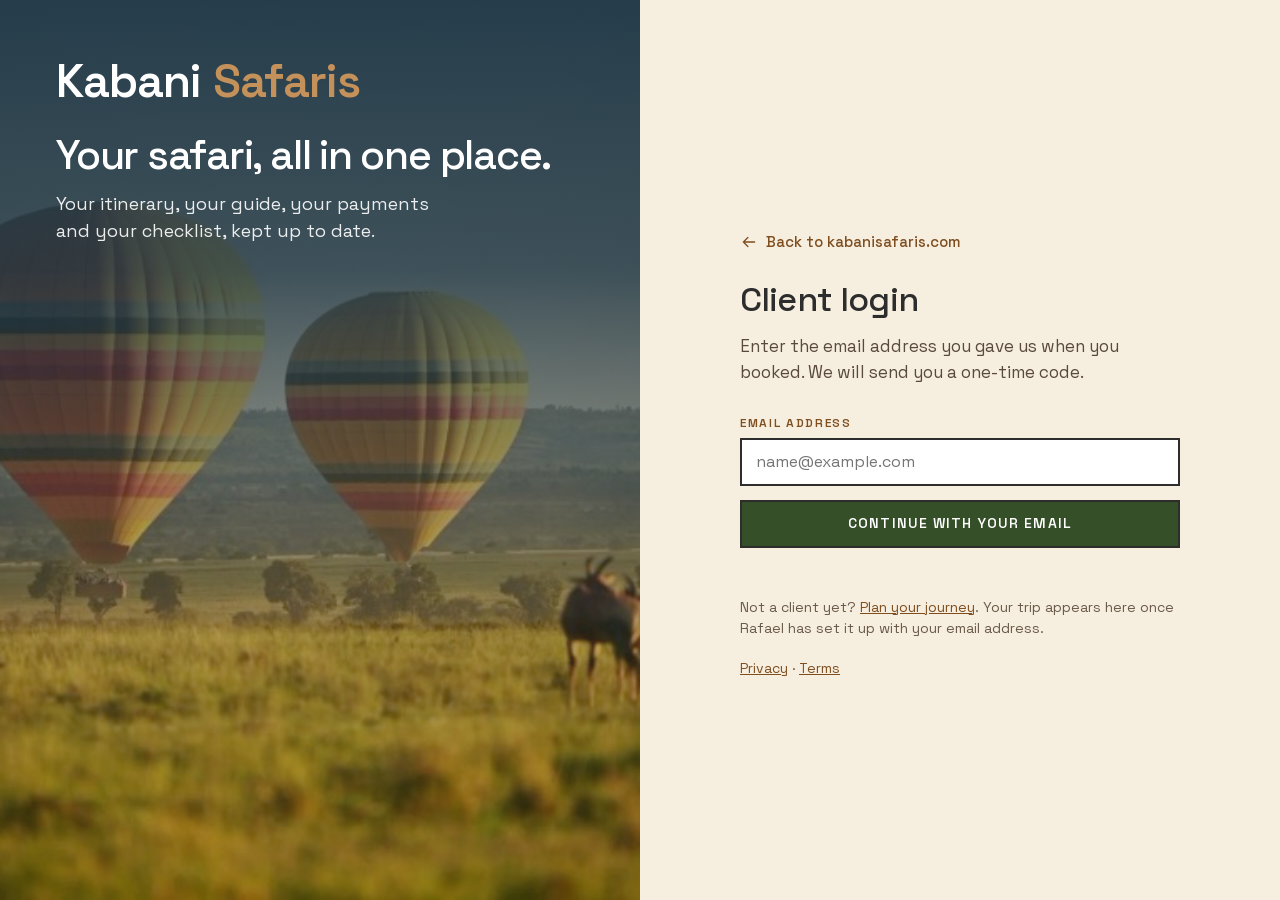
==== index.html @ 5de2592c "Login: 8-digit code, Enter and auto-submit; centred admin bar; sign-in flag cookie for the website b" ====
<!DOCTYPE html>
<html lang="en">
<head>
  <meta charset="UTF-8">
  <meta name="viewport" content="width=device-width, initial-scale=1">
  <meta name="robots" content="noindex, nofollow">
  <title>Client Login — Kabani Safaris</title>
  <link rel="stylesheet" href="fonts/fonts.css">
  <link rel="stylesheet" href="portal.css?v=20261117i">
</head>
<body class="login-body">
  <div class="login-art">
    <video id="bg-video" muted loop playsinline preload="metadata" poster="media/login-poster.jpg" aria-hidden="true" tabindex="-1"></video>
    <a class="sidebar-logo" href="#">Kabani <span>Safaris</span></a>
    <h1>Your safari, all in one place.</h1>
    <p>Your itinerary, your guide, your payments and your checklist, kept up to date.</p>
  </div>

  <div class="login-pane">
    <div class="login-card">
      <a class="web-link" href="https://kabanisafaris.com" data-icon="arrow-left">Back to kabanisafaris.com</a>
      <h2>Client login</h2>
      <p class="lede" id="lede">Enter the email address you gave us when you booked. We will send you a one-time code.</p>

      <form id="email-form" novalidate>
        <div class="field">
          <label for="email">Email address</label>
          <input id="email" type="email" inputmode="email" enterkeyhint="go" autocomplete="email" autocapitalize="none" autocorrect="off" spellcheck="false" placeholder="name@example.com" required>
        </div>
        <button class="btn green" type="submit" id="send" style="width:100%">Continue with your email</button>
        <p class="msg" id="email-msg" role="status" aria-live="polite"></p>
      </form>

      <form id="code-form" novalidate hidden>
        <div class="field">
          <label for="code">One-time code</label>
          <input id="code" class="otp" type="text" inputmode="numeric" autocomplete="one-time-code" pattern="[0-9]*" maxlength="9" enterkeyhint="go" placeholder="12345678" required>
        </div>
        <button class="btn green" type="submit" id="verify" style="width:100%">Sign in</button>
        <p class="msg" id="code-msg" role="status" aria-live="polite"></p>
        <p class="hint" style="margin-top:14px"><button class="linkish" type="button" id="resend">Send a new code</button> &nbsp;·&nbsp; <button class="linkish" type="button" id="other">Use a different email</button></p>
      </form>

      <p class="hint">Not a client yet? <a href="https://kabanisafaris.com/plan-your-journey.html">Plan your journey</a>. Your trip appears here once Rafael has set it up with your email address.</p>
      <p class="hint"><a href="privacy.html">Privacy</a> · <a href="terms.html">Terms</a></p>
    </div>
  </div>

  <script src="vendor/supabase.js"></script>
  <script src="config.js?v=20261117a"></script>
  <script src="portal.js?v=20261117j"></script>
  <script>
    // background video: small file on phones, none if the visitor prefers less motion or saves data
    (function () {
      var v = document.getElementById('bg-video');
      var still = window.matchMedia('(prefers-reduced-motion: reduce)').matches || (navigator.connection && navigator.connection.saveData);
      if (still) return;
      v.src = window.matchMedia('(max-width: 960px)').matches ? 'media/login-small.mp4' : 'media/login-960.mp4';
      v.muted = true;
      var p = v.play(); if (p && p.catch) p.catch(function () {});
    })();

    (function () {
      var $ = function (id) { return document.getElementById(id); };
      var email = '', cooldown = 0, timer = null, CODE_LEN = 8; /* the length set in Supabase (Email OTP length) */

      function route() {
        $('lede').textContent = 'Signing you in…';
        sb.rpc('is_admin').then(function (r) { location.replace(r.data === true ? 'admin.html' : 'trip.html'); });
      }
      function busy(btn, on, label) { btn.disabled = on; if (label) btn.textContent = label; }
      function startCooldown() {
        cooldown = 45; $('resend').disabled = true;
        clearInterval(timer);
        timer = setInterval(function () {
          cooldown--; $('resend').textContent = cooldown > 0 ? 'Send a new code in ' + cooldown + 's' : 'Send a new code';
          if (cooldown <= 0) { clearInterval(timer); $('resend').disabled = false; }
        }, 1000);
        $('resend').textContent = 'Send a new code in ' + cooldown + 's';
      }
      function sendCode() {
        var redirect = new URL('index.html', location.href).href;
        return sb.auth.signInWithOtp({ email: email, options: { shouldCreateUser: true, emailRedirectTo: redirect } });
      }

      if (!window.sb) { $('email-msg').textContent = 'The portal is not configured yet.'; return; }
      var EXPIRED = 'For your security, you were signed out after 15 minutes without activity. Please sign in again.';
      if (/[?&]expired=1/.test(location.search)) $('email-msg').textContent = EXPIRED;
      var fromLink = /access_token|refresh_token|[?&]code=/.test(location.hash + location.search);
      sb.auth.getSession().then(function (r) {
        if (!(r.data && r.data.session)) return;
        if (fromLink) markActive();
        if (idleExpired()) { sb.auth.signOut().catch(function () {}).then(function () { try { localStorage.removeItem(ACT_KEY); } catch (e) {} $('email-msg').textContent = EXPIRED; }); }
        else route();
      });

      $('email-form').addEventListener('submit', function (e) {
        e.preventDefault();
        email = $('email').value.trim().toLowerCase();
        if (!/^[^\s@]+@[^\s@]+\.[^\s@]+$/.test(email)) { $('email-msg').textContent = 'Please enter a valid email address.'; $('email').focus(); return; }
        busy($('send'), true, 'Sending…'); $('email-msg').textContent = '';
        sendCode().then(function (r) {
          busy($('send'), false, 'Continue with your email');
          if (r.error && (r.error.status === 429 || /rate|limit|seconds/i.test(r.error.message || ''))) { $('email-msg').textContent = 'Too many requests. Please wait a minute and try again.'; return; }
          /* The same answer whether or not the address has a trip, so nobody can probe who our clients are. */
          $('email-form').hidden = true; $('code-form').hidden = false;
          $('lede').textContent = 'If ' + email + ' has a trip with us, a code is on its way. It can take a minute. You can also tap the link in the email.';
          startCooldown(); $('code').focus();
        });
      });
      $('code-form').addEventListener('submit', function (e) {
        e.preventDefault();
        var token = $('code').value.replace(/\s/g, '');
        if (token.length < CODE_LEN) { $('code-msg').textContent = 'The code has ' + CODE_LEN + ' digits.'; $('code').focus(); return; }
        busy($('verify'), true, 'Checking…'); $('code-msg').textContent = '';
        sb.auth.verifyOtp({ email: email, token: token, type: 'email' }).then(function (r) {
          if (r.error) { busy($('verify'), false, 'Sign in'); $('code-msg').textContent = 'That code did not work. Check it, or send a new one.'; $('code').select(); return; }
          markActive(); route();
        });
      });
      /* Enter does what the green button does, on both steps */
      $('email').addEventListener('keydown', function (e) { if (e.key === 'Enter') { e.preventDefault(); if (!$('send').disabled) $('email-form').requestSubmit(); } });
      $('code').addEventListener('keydown', function (e) { if (e.key === 'Enter') { e.preventDefault(); if (!$('verify').disabled) $('code-form').requestSubmit(); } });
      /* only digits; signs in as soon as the last digit is in (phones' number pads have no Enter key) */
      $('code').addEventListener('input', function () {
        var d = this.value.replace(/\D/g, '').slice(0, CODE_LEN);
        if (this.value !== d) this.value = d;
        $('code-msg').textContent = '';
        if (d.length === CODE_LEN && !$('verify').disabled) $('code-form').requestSubmit();
      });
      $('resend').addEventListener('click', function () {
        $('code-msg').textContent = ''; sendCode().then(function () { $('code-msg').textContent = 'A new code is on its way.'; startCooldown(); });
      });
      $('other').addEventListener('click', function () {
        clearInterval(timer); $('code-form').hidden = true; $('email-form').hidden = false; $('code').value = '';
        $('lede').textContent = 'Enter the email address you gave us when you booked. We will send you a one-time code.'; $('email').focus();
      });
    })();
  </script>
</body>
</html>
---- fonts/fonts.css ----
/* Space Grotesk (SIL Open Font License 1.1), served from this site so visitors' browsers never contact Google. */
@font-face { font-family: 'Space Grotesk'; font-style: normal; font-weight: 300 700; font-display: swap;
  src: url(space-grotesk-vietnamese.woff2) format('woff2');
  unicode-range: U+0102-0103, U+0110-0111, U+0128-0129, U+0168-0169, U+01A0-01A1, U+01AF-01B0, U+0300-0301, U+0303-0304, U+0308-0309, U+0323, U+0329, U+1EA0-1EF9, U+20AB; }
@font-face { font-family: 'Space Grotesk'; font-style: normal; font-weight: 300 700; font-display: swap;
  src: url(space-grotesk-latin-ext.woff2) format('woff2');
  unicode-range: U+0100-02BA, U+02BD-02C5, U+02C7-02CC, U+02CE-02D7, U+02DD-02FF, U+0304, U+0308, U+0329, U+1D00-1DBF, U+1E00-1E9F, U+1EF2-1EFF, U+2020, U+20A0-20AB, U+20AD-20C4, U+2113, U+2C60-2C7F, U+A720-A7FF; }
@font-face { font-family: 'Space Grotesk'; font-style: normal; font-weight: 300 700; font-display: swap;
  src: url(space-grotesk-latin.woff2) format('woff2');
  unicode-range: U+0000-00FF, U+0131, U+0152-0153, U+02BB-02BC, U+02C6, U+02DA, U+02DC, U+0304, U+0308, U+0329, U+2000-206F, U+20AC, U+2122, U+2191, U+2193, U+2212, U+2215, U+FEFF, U+FFFD; }
---- portal.css ----
/* Kabani Safaris portal prototype. Same look as kabanisafaris.com: Space Grotesk, tan / green / ochre / navy, 2px dark borders, hard shadows. */
*, *::before, *::after { box-sizing: border-box; margin: 0; padding: 0; }
:root {
  --tan: #A26730; --tan-light: #C4915A; --tan-pale: #E8D4BB; --tan-text: #7F4E1F;
  --navy: #2C5064; --navy-dark: #1A3344; --green: #4D7338; --green-dark: #354F28; --ochre: #E2B04A;
  --dark: #2D2D2D; --ink: #3A2F25; --off-white: #FAF7F2; --cream: #F6EEDF; --muted: #6A5A4A; --line: rgba(45,45,45,0.18);
  --ease: cubic-bezier(0.22, 1, 0.36, 1);
}
html { scroll-behavior: smooth; -webkit-text-size-adjust: 100%; -webkit-tap-highlight-color: transparent; }
body { font-family: 'Space Grotesk', sans-serif; background: var(--cream); color: var(--dark); padding-left: 320px; line-height: 1.5; }
a { color: inherit; }
button { font: inherit; color: inherit; cursor: pointer; touch-action: manipulation; }
svg.i { width: 1em; height: 1em; display: block; flex: none; fill: none; stroke: currentColor; stroke-width: 1.75; stroke-linecap: round; stroke-linejoin: round; }
::selection { background: var(--ochre); color: var(--navy-dark); }
:focus-visible { outline: 3px solid var(--ochre); outline-offset: 3px; }
input, textarea, select { font: inherit; font-size: 16px; color: var(--ink); }

/* ---- sidebar (same as the website) ---- */
.sidebar { position: fixed; inset: 0 auto 0 0; width: 320px; z-index: 100; background: var(--navy-dark); display: flex; flex-direction: column; padding: 48px 40px 40px; overflow-y: auto; border-right: 1px solid rgba(255,255,255,0.06); }
.sidebar-logo { font-size: 22px; font-weight: 600; letter-spacing: -0.01em; text-decoration: none; color: #fff; line-height: 1.3; white-space: nowrap; }
.sidebar-logo span { color: var(--tan-light); }
.sidebar-sub { margin: 4px 0 44px; font-size: 13px; color: rgba(255,255,255,0.5); letter-spacing: 0.04em; }
.sidebar-nav { display: flex; flex-direction: column; flex: 1; }
.sidebar-nav a { font-size: 14px; font-weight: 500; letter-spacing: 0.1em; text-transform: uppercase; color: rgba(255,255,255,0.45); text-decoration: none; padding: 15px 0; border-bottom: 1px solid rgba(255,255,255,0.07); transition: color .2s; }
.sidebar-nav a:first-child { border-top: 1px solid rgba(255,255,255,0.07); }
.sidebar-nav a:hover, .sidebar-nav a.active { color: #fff; }
.sidebar-nav a.gold { color: var(--tan-light); }
.sidebar-foot { margin-top: 28px; font-size: 12px; color: rgba(255,255,255,0.42); line-height: 1.7; word-break: break-word; }
.sidebar-foot a { color: rgba(255,255,255,0.7); }
.menu-toggle, .sidebar-close, .sidebar-backdrop { display: none; }

/* ---- layout ---- */
.proto-strip { margin: 0 -56px; background: var(--ochre); color: var(--navy-dark); font-size: 13px; font-weight: 600; letter-spacing: 0.04em; text-align: center; padding: 8px 16px; }
main { padding: 0 56px 96px; }
.wrap { max-width: 980px; margin: 0 auto; }
section { padding: 72px 0 8px; scroll-margin-top: 8px; }
h1 { font-size: clamp(40px, 5.6vw, 72px); font-weight: 500; line-height: 1.02; letter-spacing: -0.03em; text-wrap: balance; }
h2 { font-size: clamp(28px, 3.4vw, 44px); font-weight: 500; line-height: 1.08; letter-spacing: -0.025em; text-wrap: balance; }
h3 { font-size: 20px; font-weight: 600; letter-spacing: -0.01em; }
.lede { font-size: clamp(17px, 1.8vw, 20px); line-height: 1.55; color: #5A4A3B; max-width: 60ch; margin-top: 14px; }
.sec-head { margin-bottom: 32px; }

/* ---- cards and chips ---- */
.card { background: var(--off-white); border: 2px solid var(--dark); box-shadow: 6px 6px 0 var(--dark); padding: 26px 28px; }
.chip { white-space: nowrap; display: inline-flex; align-items: center; gap: 6px; padding: 5px 11px; border-radius: 999px; font-size: 12px; font-weight: 600; letter-spacing: 0.06em; text-transform: uppercase; line-height: 1; border: 2px solid var(--dark); background: var(--tan-pale); color: var(--ink); }
.chip.ok { background: var(--green); border-color: var(--green-dark); color: #fff; }
.chip.wait { background: var(--ochre); border-color: #9A7420; color: var(--navy-dark); }
.chip svg { width: 13px; height: 13px; }
.badge { width: 46px; height: 46px; border-radius: 50%; background: var(--tan-pale); border: 2px solid var(--green-dark); color: var(--green-dark); display: grid; place-items: center; flex: none; }
.badge svg { width: 23px; height: 23px; }
.btn { display: inline-flex; align-items: center; justify-content: center; gap: 10px; min-height: 48px; padding: 0 26px; background: var(--tan); color: #fff; border: 2px solid var(--dark); font-size: 14px; font-weight: 600; letter-spacing: 0.08em; text-transform: uppercase; text-decoration: none; transition: transform .15s var(--ease), background .2s; }
.btn svg { width: 18px; height: 18px; }
.btn:active { transform: scale(0.97); }
.btn.green { background: var(--green-dark); }
.btn.ghost { background: var(--off-white); color: var(--ink); }
.btn.small { min-height: 40px; padding: 0 16px; font-size: 13px; }
@media (hover: hover) and (pointer: fine) { .btn:hover { background: #85521F; } .btn.green:hover { background: var(--green); } .btn.ghost:hover { background: var(--tan-pale); } }
.bar { height: 14px; background: var(--tan-pale); border: 2px solid var(--dark); overflow: hidden; }
.bar > i { display: block; height: 100%; width: 0; background: var(--green); transition: width 1s var(--ease); }
.bar.gold > i { background: var(--ochre); }

/* ---- overview ---- */
.hero { position: relative; margin: 0 -56px; padding: 88px 56px 56px; color: #fff; background: linear-gradient(180deg, rgba(26,51,68,0.55), rgba(26,51,68,0.92)), #1a2b36 url('/images/photography/calm-before-storm-1600.jpg') center/cover; }
.hero-in { max-width: 980px; margin: 0 auto; }
.hero h1 { color: #fff; }
.hero h1 em { font-style: normal; color: var(--tan-light); }
.hero .lede { color: rgba(255,255,255,0.82); }
.hero-grid { display: grid; grid-template-columns: minmax(0, 1.15fr) minmax(0, 1fr); gap: 32px; align-items: end; margin-top: 44px; }
.count { background: rgba(26,51,68,0.7); border: 2px solid rgba(255,255,255,0.35); padding: 22px 26px; backdrop-filter: blur(6px); }
.count b { display: block; font-size: clamp(56px, 7vw, 92px); font-weight: 500; line-height: 0.95; letter-spacing: -0.04em; color: var(--ochre); font-variant-numeric: tabular-nums; }
.count span { display: block; margin-top: 8px; font-size: 17px; color: rgba(255,255,255,0.88); }
.ready { display: flex; align-items: center; gap: 22px; background: var(--off-white); border: 2px solid var(--dark); box-shadow: 6px 6px 0 var(--dark); color: var(--dark); padding: 20px 24px; }
.ring { position: relative; width: 112px; height: 112px; flex: none; }
.ring svg { width: 100%; height: 100%; transform: rotate(-90deg); }
.ring circle { fill: none; stroke-width: 11; }
.ring .bg { stroke: var(--tan-pale); }
.ring .fg { stroke: var(--green); stroke-linecap: round; stroke-dasharray: 289; stroke-dashoffset: 289; transition: stroke-dashoffset 1.2s var(--ease); }
.ring strong { position: absolute; inset: 0; display: grid; place-items: center; font-size: 28px; font-weight: 600; letter-spacing: -0.03em; font-variant-numeric: tabular-nums; }
.ready h3 { font-size: 22px; }
.ready p { font-size: 15px; color: var(--muted); margin-top: 4px; }
.stats { display: grid; grid-template-columns: repeat(4, minmax(0, 1fr)); gap: 16px; margin-top: 28px; }
.stat { border: 2px solid rgba(255,255,255,0.35); padding: 14px 16px; background: rgba(26,51,68,0.55); }
.stat b { display: block; font-size: 34px; font-weight: 500; letter-spacing: -0.03em; line-height: 1; }
.stat span { font-size: 14px; color: rgba(255,255,255,0.78); }
.stamps { display: grid; grid-template-columns: repeat(4, minmax(0, 1fr)); gap: 16px; margin-top: 36px; }
.stamp { text-align: center; padding: 18px 10px 16px; border: 2px dashed rgba(45,45,45,0.45); background: transparent; color: var(--muted); transition: background .3s, border-color .3s; }
.stamp .badge { margin: 0 auto 10px; width: 56px; height: 56px; background: transparent; border: 2px dashed rgba(45,45,45,0.4); color: rgba(45,45,45,0.5); }
.stamp b { display: block; font-size: 15px; font-weight: 600; color: var(--ink); }
.stamp span { display: block; font-size: 13px; margin-top: 2px; }
.stamp.earned { border: 2px solid var(--dark); background: var(--off-white); box-shadow: 4px 4px 0 var(--dark); color: var(--green-dark); }
.stamp.earned .badge { background: var(--green); border: 2px solid var(--green-dark); color: #fff; animation: stamp-in .6s var(--ease) both; }
@keyframes stamp-in { from { transform: scale(1.5) rotate(-14deg); opacity: 0; } to { transform: none; opacity: 1; } }

/* ---- itinerary ---- */
.timeline { position: relative; display: grid; gap: 16px; }
.timeline::before { content: ''; position: absolute; left: 21px; top: 14px; bottom: 14px; width: 2px; background: var(--tan-pale); }
.day { position: relative; margin-left: 56px; background: var(--off-white); border: 2px solid var(--dark); }
.day::before { content: ''; position: absolute; left: -45px; top: 22px; width: 18px; height: 18px; border-radius: 50%; background: var(--off-white); border: 3px solid var(--tan); }
.day[open] { box-shadow: 6px 6px 0 var(--dark); }
.day summary { list-style: none; cursor: pointer; display: grid; grid-template-columns: auto 1fr auto; gap: 16px; align-items: center; padding: 18px 20px; min-height: 64px; }
.day summary::-webkit-details-marker { display: none; }
.day-no { font-size: 13px; font-weight: 600; letter-spacing: 0.1em; text-transform: uppercase; color: var(--tan-text); white-space: nowrap; }
.day-title { font-size: 19px; font-weight: 500; letter-spacing: -0.01em; line-height: 1.25; }
.day-date { display: block; font-size: 14px; color: var(--muted); margin-top: 2px; }
.day summary svg { width: 22px; height: 22px; transition: transform .25s var(--ease); }
.day[open] summary svg { transform: rotate(180deg); }
.day-body { padding: 0 20px 22px; }
.day-body p { font-size: 17px; line-height: 1.7; color: var(--ink); max-width: 62ch; }
.day-meta { display: flex; flex-wrap: wrap; gap: 10px 28px; margin-top: 16px; padding-top: 14px; border-top: 1px solid var(--line); font-size: 15px; }
.day-meta div { display: flex; align-items: center; gap: 10px; }
.day-meta svg { width: 20px; height: 20px; color: var(--green-dark); }
.day-meta small { display: block; font-size: 11px; font-weight: 600; letter-spacing: 0.14em; text-transform: uppercase; color: var(--tan-text); }

/* ---- guide, pricing ---- */
.guide { display: grid; grid-template-columns: auto 1fr; gap: 26px; align-items: start; }
.avatar { overflow: hidden; width: 96px; height: 96px; border-radius: 50%; background: var(--tan-pale); border: 2px solid var(--green-dark); display: grid; place-items: center; font-size: 36px; font-weight: 500; color: var(--green-dark); }
.guide p { font-size: 17px; line-height: 1.7; color: var(--ink); margin-top: 8px; max-width: 60ch; }
.tags { display: flex; flex-wrap: wrap; gap: 8px; margin-top: 16px; }
.price-top { display: grid; grid-template-columns: minmax(0, 1fr) minmax(0, 1fr); gap: 28px; align-items: center; }
.price-total { font-size: clamp(40px, 5vw, 60px); font-weight: 500; letter-spacing: -0.03em; line-height: 1; font-variant-numeric: tabular-nums; }
.price-note { color: var(--muted); margin-top: 8px; font-size: 15px; }
.pay-meta { display: flex; justify-content: space-between; gap: 12px; margin-top: 10px; font-size: 15px; font-variant-numeric: tabular-nums; flex-wrap: wrap; }
.inst { margin-top: 22px; display: grid; gap: 0; }
.inst > div { display: flex; align-items: center; justify-content: space-between; gap: 14px; padding: 14px 0; border-top: 1px solid var(--line); font-size: 16px; flex-wrap: wrap; }
.inst small { display: block; color: var(--muted); font-size: 14px; }
.two { display: grid; grid-template-columns: repeat(2, minmax(0, 1fr)); gap: 28px; margin-top: 28px; }
.list { list-style: none; display: grid; gap: 12px; margin-top: 14px; }
.list li { display: flex; gap: 12px; align-items: flex-start; font-size: 16px; line-height: 1.5; }
.list svg { width: 20px; height: 20px; margin-top: 2px; color: var(--green-dark); }
.list.no svg { color: var(--tan-text); }

/* ---- your trip ---- */
.book { display: grid; gap: 0; }
.book > div { display: flex; align-items: center; gap: 16px; padding: 14px 0; border-top: 1px solid var(--line); }
.book > div:first-child { border-top: 0; padding-top: 0; }
.book b { display: block; font-size: 17px; font-weight: 500; }
.book small { color: var(--muted); font-size: 14px; }
.book .chip { margin-left: auto; }
.todo-head { display: flex; align-items: baseline; justify-content: space-between; gap: 16px; margin-bottom: 12px; flex-wrap: wrap; }
.todo-count { font-size: 15px; color: var(--muted); font-variant-numeric: tabular-nums; }
.group { margin-top: 26px; }
.group h4 { font-size: 15px; font-weight: 600; letter-spacing: 0.08em; text-transform: uppercase; color: var(--tan-text); display: flex; justify-content: space-between; gap: 12px; margin-bottom: 4px; }
.todo { display: flex; gap: 14px; align-items: flex-start; width: 100%; text-align: left; background: none; border: 0; border-top: 1px solid var(--line); padding: 14px 4px; min-height: 56px; }
.todo .box { width: 26px; height: 26px; border: 2px solid var(--dark); background: #fff; display: grid; place-items: center; flex: none; margin-top: 1px; transition: background .2s, transform .2s var(--ease); }
.todo .box svg { width: 16px; height: 16px; stroke-width: 2.5; color: #fff; opacity: 0; }
.todo b { display: block; font-size: 17px; font-weight: 500; }
.todo small { color: var(--muted); font-size: 14px; line-height: 1.45; }
.todo.done .box { background: var(--green); border-color: var(--green-dark); transform: scale(1.06); }
.todo.done .box svg { opacity: 1; }
.todo.done b { text-decoration: line-through; text-decoration-color: rgba(45,45,45,0.4); color: var(--muted); }
@media (hover: hover) and (pointer: fine) { .todo:hover .box { background: var(--tan-pale); } .todo.done:hover .box { background: var(--green); } }

/* ---- esim, contact ---- */
.esim { display: grid; grid-template-columns: auto 1fr auto; gap: 22px; align-items: center; background: var(--navy-dark); color: #fff; border: 2px solid var(--dark); box-shadow: 6px 6px 0 var(--tan); padding: 26px 28px; }
.esim .badge { background: var(--tan-pale); }
.esim h3 { font-size: 24px; font-weight: 500; }
.esim p { color: rgba(255,255,255,0.82); margin-top: 4px; font-size: 16px; }
.contact { display: grid; grid-template-columns: repeat(2, minmax(0, 1fr)); gap: 20px; }
.contact a { display: flex; align-items: center; gap: 16px; text-decoration: none; min-height: 84px; }
.contact b { display: block; font-size: 18px; font-weight: 500; }
.contact small { color: var(--muted); font-size: 14px; }
.fine { margin-top: 28px; color: var(--muted); font-size: 14px; line-height: 1.6; max-width: 70ch; }
.fine a { color: var(--tan-text); }

/* ---- login ---- */
.login-body { padding: 0; min-height: 100vh; min-height: 100dvh; display: grid; grid-template-columns: minmax(0, 1fr) minmax(0, 1fr); }
.login-art { position: relative; overflow: hidden; background: #1a2b36 url('media/login-poster.jpg') center/cover; color: #fff; padding: 56px 56px 48px; display: flex; flex-direction: column; justify-content: flex-start; }
.login-art video { position: absolute; z-index: 0; inset: 0; width: 100%; height: 100%; object-fit: cover; }
.login-art::after { content: ''; position: absolute; inset: 0; background: linear-gradient(180deg, rgba(26,51,68,0.94) 0%, rgba(26,51,68,0.82) 30%, rgba(26,51,68,0.4) 55%, rgba(26,51,68,0.08) 100%); pointer-events: none; z-index: 1; }
.login-art > :not(video) { position: relative; z-index: 2; }
.login-art .sidebar-logo { font-size: clamp(34px, 3.6vw, 52px); letter-spacing: -0.02em; line-height: 1.1; }
.login-art h1 { margin-top: 28px; font-size: clamp(30px, 3.2vw, 46px); }
.login-art p { margin-top: 14px; color: rgba(255,255,255,0.9); font-size: 18px; max-width: 34ch; }
.login-pane { display: grid; place-items: center; padding: 40px 24px; }
.login-card { width: 100%; max-width: 440px; }
.login-card h2 { font-size: 34px; }
.login-card .lede { font-size: 17px; margin-bottom: 28px; }
.sso { display: grid; gap: 12px; }
.sso .btn { width: 100%; justify-content: flex-start; background: var(--off-white); color: var(--ink); letter-spacing: 0.02em; text-transform: none; font-size: 16px; padding: 0 20px; box-shadow: 4px 4px 0 var(--dark); }
.sso .btn svg { width: 22px; height: 22px; }
.or { display: flex; align-items: center; gap: 14px; margin: 22px 0; color: var(--muted); font-size: 14px; }
.or::before, .or::after { content: ''; flex: 1; height: 1px; background: var(--line); }
.field { display: grid; gap: 6px; margin-bottom: 14px; }
.field label { font-size: 12px; font-weight: 600; letter-spacing: 0.14em; text-transform: uppercase; color: var(--tan-text); }
.field input, .field textarea, .field select { width: 100%; min-height: 48px; padding: 10px 14px; background: #fff; border: 2px solid var(--dark); border-radius: 0; }
.field textarea { min-height: 110px; line-height: 1.55; resize: vertical; }
.field input:focus, .field textarea:focus, .field select:focus { outline: 3px solid var(--ochre); outline-offset: 0; }
.hint { font-size: 14px; color: var(--muted); line-height: 1.55; margin-top: 18px; }
.hint a { color: var(--tan-text); }

/* ---- admin ---- */
.table { width: 100%; border-collapse: collapse; font-size: 16px; }
.table th { text-align: left; font-size: 12px; font-weight: 600; letter-spacing: 0.14em; text-transform: uppercase; color: var(--tan-text); padding: 0 12px 12px 0; }
.table td { padding: 14px 12px 14px 0; border-top: 1px solid var(--line); vertical-align: middle; }
.table .bar { height: 10px; min-width: 90px; }
.form-grid { display: grid; grid-template-columns: repeat(2, minmax(0, 1fr)); gap: 0 20px; }
.stack { display: grid; gap: 28px; margin-top: 28px; }
.day-edit { border-top: 1px solid var(--line); padding: 18px 0; display: grid; gap: 4px; }
.day-edit-head { display: flex; justify-content: space-between; align-items: center; gap: 12px; margin-bottom: 8px; }
.day-edit-head b { font-size: 15px; letter-spacing: 0.1em; text-transform: uppercase; color: var(--tan-text); }
.row { display: flex; gap: 12px; flex-wrap: wrap; align-items: center; }
.pay-row { display: grid; grid-template-columns: 1fr 1fr 1.4fr auto; gap: 10px; align-items: end; padding: 12px 0; border-top: 1px solid var(--line); }
.pay-row .field { margin: 0; }
.check { display: flex; gap: 12px; align-items: center; min-height: 44px; font-size: 16px; }
.check input { width: 22px; height: 22px; accent-color: var(--green); }
.savebar { position: sticky; bottom: 0; z-index: 20; display: flex; gap: 12px; flex-wrap: wrap; align-items: center; justify-content: space-between; margin: 36px -56px 0; padding: 14px 56px; background: var(--off-white); border-top: 2px solid var(--dark); }
.toast { position: fixed; left: 50%; bottom: 28px; transform: translate(-50%, 20px); opacity: 0; z-index: 300; background: var(--navy-dark); color: #fff; border: 2px solid var(--dark); box-shadow: 4px 4px 0 var(--tan); padding: 14px 20px; font-size: 16px; max-width: min(92vw, 460px); transition: opacity .25s, transform .3s var(--ease); pointer-events: none; }
.toast.show { opacity: 1; transform: translate(-50%, 0); }

/* ---- responsive ---- */
@media (max-width: 1100px) {
  .hero-grid, .price-top, .two, .contact, .form-grid { grid-template-columns: 1fr; }
  .stamps { grid-template-columns: repeat(2, minmax(0, 1fr)); }
}
@media (max-width: 960px) {
  .login-body { grid-template-columns: 1fr; }
  .login-art { min-height: 250px; padding: 28px 24px; }
  .login-art .sidebar-logo { font-size: 32px; }
  .login-art h1 { margin-top: 14px; font-size: 26px; }
  .login-art p { display: none; }
}
@media (max-width: 768px) {
  body { padding-left: 0; }
  main { padding: 0 20px 72px; }
  .proto-strip { margin: 0 -20px; padding: 14px 16px 14px 124px; text-align: left; min-height: 56px; display: flex; align-items: center; font-size: 12px; line-height: 1.3; }
  .hero { margin: 0 -20px; padding: 84px 20px 40px; }
  section { padding-top: 56px; }
  .card { padding: 20px 18px; box-shadow: 4px 4px 0 var(--dark); }
  .ready { padding: 16px; gap: 16px; box-shadow: 4px 4px 0 var(--dark); }
  .ring { width: 92px; height: 92px; }
  .ring strong { font-size: 23px; }
  .timeline::before { left: 11px; }
  .day { margin-left: 34px; }
  .day::before { left: -31px; width: 14px; height: 14px; top: 24px; }
  .day summary { grid-template-columns: 1fr auto; padding: 16px; }
  .day-no { grid-column: 1 / -1; }
  .day-body { padding: 0 16px 20px; }
  .guide { grid-template-columns: 1fr; }
  .esim { grid-template-columns: 1fr; }
  .pay-row { grid-template-columns: 1fr 1fr; }
  .savebar { margin: 28px -20px 0; padding: 12px 20px; }
  .table-wrap { overflow-x: auto; margin: 0 -18px; padding: 0 18px; }
  .menu-toggle { position: fixed; top: 14px; left: 14px; z-index: 90; display: inline-flex; align-items: center; gap: 10px; padding: 13px 16px 13px 14px; border: 1px solid rgba(255,255,255,0.18); border-radius: 999px; background: var(--navy-dark); color: #fff; font: 600 13px/1 'Space Grotesk', sans-serif; letter-spacing: 0.08em; text-transform: uppercase; box-shadow: 0 6px 18px rgba(0,0,0,0.25); }
  .menu-toggle svg { width: 18px; height: 18px; }
  .sidebar { width: min(86vw, 320px); z-index: 130; transform: translateX(-102%); visibility: hidden; transition: transform .32s var(--ease), visibility 0s .32s; }
  .sidebar.open { transform: none; visibility: visible; box-shadow: 12px 0 40px rgba(0,0,0,0.35); transition: transform .32s var(--ease), visibility 0s; }
  .sidebar-close { display: flex; position: absolute; top: 14px; right: 14px; width: 40px; height: 40px; align-items: center; justify-content: center; border-radius: 50%; border: 1px solid rgba(255,255,255,0.2); background: transparent; color: #fff; }
  .sidebar-close svg { width: 18px; height: 18px; }
  .sidebar-backdrop { display: block; position: fixed; inset: 0; z-index: 120; background: rgba(8,16,22,0.55); opacity: 0; pointer-events: none; transition: opacity .3s; }
  .sidebar-backdrop.show { opacity: 1; pointer-events: auto; }
  body.menu-open { overflow: hidden; }
}
@media (max-width: 480px) { .stat b { font-size: 28px; } .stamp { padding: 14px 6px; } }
@media (pointer: coarse) { .btn.small { min-height: 44px; } .day summary { min-height: 68px; } }
@media (prefers-reduced-motion: reduce) { *, *::before, *::after { animation: none !important; transition: none !important; scroll-behavior: auto !important; } }

.avatar img { width: 100%; height: 100%; object-fit: cover; display: block; }

.todo.ro { cursor: default; pointer-events: none; }


/* ================= reminders, filters and editors (added) ================= */
:root { --alert: #B33A24; --alert-dark: #7E2414; }
.sr { position: absolute; width: 1px; height: 1px; overflow: hidden; clip: rect(0 0 0 0); white-space: nowrap; }
.chip.soon { background: var(--ochre); border-color: #9A7420; color: var(--navy-dark); }
.chip.late { background: var(--alert); border-color: var(--alert-dark); color: #fff; }
.chip .dot { width: 8px; height: 8px; border-radius: 50%; background: currentColor; flex: none; }
.chip.late .dot { animation: dot-pulse 1.8s ease-in-out infinite; }
@keyframes dot-pulse { 0%, 100% { opacity: 1; transform: scale(1); } 50% { opacity: .45; transform: scale(.7); } }

/* client: needs-attention card, nav dots, signals on checklist rows */
.attn { margin-top: 36px; }
.attn-head { display: flex; align-items: center; gap: 14px; }
.attn-head .badge { background: var(--ochre); border-color: #9A7420; color: var(--navy-dark); }
.attn-head.late .badge { background: var(--alert); border-color: var(--alert-dark); color: #fff; }
.attn-head h3 { font-size: 22px; }
.attn-head p { font-size: 15px; color: var(--muted); }
.attn ul { list-style: none; margin-top: 16px; }
.attn li a { display: flex; align-items: center; gap: 14px; flex-wrap: wrap; padding: 13px 0; border-top: 1px solid var(--line); text-decoration: none; font-size: 17px; font-weight: 500; min-height: 52px; }
.attn li a span.l { flex: 1; min-width: 160px; }
.attn li a svg { width: 20px; height: 20px; color: var(--tan-text); }
@media (hover: hover) and (pointer: fine) { .attn li a:hover span.l { text-decoration: underline; text-underline-offset: 4px; } }
.sidebar-nav a { position: relative; }
.nav-dot { position: absolute; right: 2px; top: 50%; width: 10px; height: 10px; margin-top: -5px; border-radius: 50%; background: var(--ochre); box-shadow: 0 0 0 3px rgba(226,176,74,0.25); }
.nav-dot.late { background: #E2573F; box-shadow: 0 0 0 3px rgba(226,87,63,0.28); }
.todo > span:nth-child(2) { flex: 1; min-width: 0; }
.todo .sig { flex: none; margin-left: auto; padding-left: 8px; align-self: flex-start; }
.todo.done .sig { display: none; }
.inst .sub { display: block; }

/* prototype date tool */
.proto-date { margin: 0 -56px; background: var(--navy-dark); color: #fff; padding: 10px 56px; display: flex; flex-wrap: wrap; align-items: center; gap: 10px 14px; font-size: 13px; letter-spacing: 0.02em; }
.proto-date label { font-weight: 600; }
.proto-date input { font-size: 16px; min-height: 40px; padding: 4px 10px; border: 2px solid #fff; background: #fff; border-radius: 0; }
.proto-date .btn.ghost { min-height: 40px; padding: 0 12px; font-size: 12px; letter-spacing: 0.04em; }
.pd-note { flex-basis: 100%; color: var(--ochre); font-weight: 500; }
.pd-note:empty { display: none; }

/* admin: filters and list */
.filters { display: grid; grid-template-columns: repeat(4, minmax(0, 1fr)); gap: 0 16px; }
.filters .field select { appearance: none; -webkit-appearance: none; background: #fff url("data:image/svg+xml,%3Csvg xmlns='http://www.w3.org/2000/svg' viewBox='0 0 24 24' fill='none' stroke='%232D2D2D' stroke-width='1.75' stroke-linecap='round' stroke-linejoin='round'%3E%3Cpath d='M6 9l6 6 6-6'/%3E%3C/svg%3E") no-repeat right 12px center / 20px; padding-right: 40px; }
.field select { appearance: none; -webkit-appearance: none; background: #fff url("data:image/svg+xml,%3Csvg xmlns='http://www.w3.org/2000/svg' viewBox='0 0 24 24' fill='none' stroke='%232D2D2D' stroke-width='1.75' stroke-linecap='round' stroke-linejoin='round'%3E%3Cpath d='M6 9l6 6 6-6'/%3E%3C/svg%3E") no-repeat right 12px center / 20px; padding-right: 40px; }
.filter-foot { display: flex; align-items: center; justify-content: space-between; gap: 12px; margin: 2px 0 18px; }
.table td .sub { display: block; font-size: 13px; color: var(--muted); }
.table tr.is-open td { background: rgba(77,115,56,0.08); }
.table .empty { text-align: center; color: var(--muted); padding: 28px 0; }
.table-wrap { overflow-x: auto; position: relative; }

/* admin: payments */
.form-grid.three { grid-template-columns: repeat(3, minmax(0, 1fr)); align-items: end; }
.pay-row { grid-template-columns: minmax(0, 1fr) minmax(0, 1fr) minmax(0, 1.4fr) auto; }
.pay-head { grid-column: 1 / -1; display: flex; align-items: center; gap: 12px; flex-wrap: wrap; }
.pay-head b { font-size: 15px; letter-spacing: 0.1em; text-transform: uppercase; color: var(--tan-text); }
.pay-head .rm-pay { margin-left: auto; }
.pay-row.auto { background: rgba(232,212,187,0.35); margin: 0 -28px; padding: 14px 28px; }
input[readonly] { background: var(--tan-pale) !important; color: var(--ink); cursor: default; }
input[readonly]:focus { outline: none !important; }

/* admin: one line per entry */
.lines { display: grid; gap: 10px; margin: 16px 0; }
.line { display: grid; grid-template-columns: 24px minmax(0, 1fr) 44px; gap: 8px; align-items: start; }
.line .ln { font-size: 14px; font-weight: 600; color: var(--tan-text); text-align: right; padding-top: 13px; font-variant-numeric: tabular-nums; }
.line textarea { width: 100%; min-height: 48px; padding: 11px 14px; background: #fff; border: 2px solid var(--dark); border-radius: 0; resize: none; overflow: hidden; line-height: 1.4; }
.line textarea:focus { outline: 3px solid var(--ochre); outline-offset: 0; }
.icon-btn { width: 44px; height: 48px; display: inline-grid; place-items: center; background: var(--off-white); border: 2px solid var(--dark); color: var(--ink); flex: none; transition: transform .15s var(--ease), background .2s; }
.icon-btn svg { width: 18px; height: 18px; }
.icon-btn:active { transform: scale(0.95); }
@media (hover: hover) and (pointer: fine) { .icon-btn:hover { background: var(--tan-pale); } }

/* admin: bookings */
.bk { display: grid; grid-template-columns: minmax(0, 1.2fr) minmax(0, 1.6fr) 120px auto 44px; gap: 10px; align-items: end; padding: 14px 0; border-top: 1px solid var(--line); }
.bk:first-child { border-top: 0; padding-top: 0; }
.bk .field { margin: 0; }
.bk .check { min-height: 48px; }

/* admin: checklist editor */
.gedit { margin-top: 30px; }
.gedit:first-child { margin-top: 24px; }
.gedit-head { display: grid; grid-template-columns: minmax(0, 1fr) auto auto; gap: 14px; align-items: end; }
.gedit-head .field { margin: 0; }
.gedit-head .todo-count { padding-bottom: 12px; }
.ci-cols { display: grid; grid-template-columns: minmax(0, 1fr) 104px 104px 44px; gap: 10px; margin-top: 18px; padding-bottom: 8px; font-size: 11px; font-weight: 600; letter-spacing: 0.12em; text-transform: uppercase; color: var(--tan-text); }
.ci-cols small { display: block; font-size: 10px; letter-spacing: 0.06em; text-transform: none; color: var(--muted); font-weight: 400; }
.ci { display: grid; grid-template-columns: minmax(0, 1fr) 104px 104px 44px; gap: 8px 10px; padding: 14px 0; border-top: 1px solid var(--line); align-items: start; }
.ci .field { margin: 0; }
.ci-main { grid-column: 1; grid-row: 1 / 3; display: grid; gap: 8px; }
.ci-due { grid-column: 2; grid-row: 1; }
.ci-warn { grid-column: 3; grid-row: 1; }
.ci-x { grid-column: 4; grid-row: 1; }
.ci-auto { grid-column: 2 / 5; grid-row: 1; font-size: 14px; color: var(--muted); line-height: 1.4; padding-top: 4px; }
.ci-state { grid-column: 2 / 5; grid-row: 2; align-self: center; }
.ci-hint { grid-column: 1 / -1; font-size: 13px; color: var(--muted); }
.ci-hint[hidden] { display: none; }
.m-label { display: none; }
.field .m-label { font-size: 12px; font-weight: 600; letter-spacing: 0.14em; text-transform: uppercase; color: var(--tan-text); }

@media (max-width: 1100px) {
  .filters { grid-template-columns: repeat(2, minmax(0, 1fr)); }
  .form-grid.three { grid-template-columns: 1fr; }
  .bk { grid-template-columns: 1fr 1fr; }
  .bk .check { grid-column: 1; }
  .bk .rm-book { grid-column: 2; justify-self: end; }
}
@media (max-width: 768px) {
  .proto-date { margin: 0 -20px; padding: 10px 20px; }
  .todo { flex-wrap: wrap; }
  .todo > span:nth-child(2) { flex: 1 1 calc(100% - 44px); }
  .todo .sig { flex: 1 1 100%; margin-left: 40px; padding: 2px 0 0; order: 3; }
  .todo .sig:empty { display: none; }
  .attn li a span.l { flex: 1 1 100%; min-width: 0; }
  .attn li a svg { margin-left: auto; }
  .filters { grid-template-columns: 1fr; }
  .savebar { gap: 8px; }
  .savebar > .row { width: 100%; gap: 8px; flex-wrap: nowrap; }
  .savebar .btn { flex: 1 1 auto; padding: 0 8px; font-size: 12px; letter-spacing: 0.04em; white-space: nowrap; }
  .savebar .btn svg, #reset { display: none; }
  .pay-row, .pay-row.auto { grid-template-columns: 1fr 1fr; }
  .pay-row .field:nth-child(4) { grid-column: 1 / -1; }
  .pay-row > div:nth-child(5) { grid-column: 1 / -1; }
  .pay-row.auto { margin: 0 -18px; padding: 14px 18px; }
  .ci-cols { display: none; }
  .m-label { display: block; }
  .ci { grid-template-columns: 1fr 1fr; }
  .ci-main { grid-column: 1 / -1; grid-row: auto; }
  .ci-due { grid-column: 1; grid-row: auto; }
  .ci-warn { grid-column: 2; grid-row: auto; }
  .ci-auto { grid-column: 1 / -1; grid-row: auto; }
  .ci-state { grid-column: 1; grid-row: auto; }
  .ci-x { grid-column: 2; grid-row: auto; justify-self: end; }
  .gedit-head { grid-template-columns: 1fr auto; }
  .gedit-head .todo-count { grid-column: 1; padding: 0; }
  .gedit-head .rm-group { grid-column: 2; grid-row: 2; }
  .bk { grid-template-columns: 1fr; }
  .bk .rm-book { grid-column: 1; justify-self: start; }
}


/* clickable milestone stamps */
button.stamp { font: inherit; width: 100%; cursor: pointer; touch-action: manipulation; user-select: none; -webkit-user-select: none; transition: transform .15s var(--ease), background .3s, border-color .3s, box-shadow .2s; }
button.stamp:active { transform: scale(0.97); }
.stamp .s-go { display: inline-flex; align-items: center; justify-content: center; gap: 6px; margin-top: 10px; font-size: 12px; font-weight: 600; letter-spacing: 0.08em; text-transform: uppercase; color: var(--tan-text); }
.stamp .s-go svg { width: 14px; height: 14px; }
.stamp.earned .s-go { color: var(--green-dark); }
.stamp.earned .badge { animation: none; }
.stamp.earned.pop .badge { animation: stamp-in .6s var(--ease) both; }
@media (hover: hover) and (pointer: fine) {
  button.stamp:hover { background: var(--off-white); border-color: var(--dark); transform: translateY(-2px); }
  button.stamp.earned:hover { box-shadow: 6px 6px 0 var(--dark); }
}
/* the rows a stamp or alert sends you to */
.hl { background: rgba(226,176,74,0.38) !important; box-shadow: -8px 0 0 rgba(226,176,74,0.38), 8px 0 0 rgba(226,176,74,0.38); transition: background .4s, box-shadow .4s; }


/* way back to the main website */
.sidebar-web { display: inline-flex; align-items: center; gap: 10px; align-self: flex-start; margin-top: 24px; min-height: 44px; padding: 0 16px; border: 1px solid rgba(255,255,255,0.3); color: #fff; text-decoration: none; font-size: 13px; font-weight: 600; letter-spacing: 0.08em; text-transform: uppercase; transition: background .2s, transform .15s var(--ease); }
.sidebar-web svg { width: 18px; height: 18px; }
.sidebar-web:active { transform: scale(0.97); }
@media (hover: hover) and (pointer: fine) { .sidebar-web:hover { background: rgba(255,255,255,0.1); } }
.web-back { margin-top: 28px; }
.web-link { display: inline-flex; align-items: center; gap: 8px; min-height: 44px; margin-bottom: 18px; color: var(--tan-text); font-size: 15px; font-weight: 500; text-decoration: none; }
.web-link svg { width: 18px; height: 18px; }
@media (hover: hover) and (pointer: fine) { .web-link:hover { text-decoration: underline; text-underline-offset: 4px; } }


/* readiness by topic: one colour each (red, orange and yellow are kept for deadline signals) */
:root { --c-pay: #2E6F95; --c-book: #4D7338; --c-todo: #7A4E8C; }
.t-pay { --c: var(--c-pay); }
.t-book { --c: var(--c-book); }
.t-todo { --c: var(--c-todo); }
.tb { display: grid; gap: 5px; min-width: 150px; }
.tb-row { display: grid; grid-template-columns: 16px minmax(0, 1fr) 36px; align-items: center; gap: 8px; }
.tb.lab .tb-row { grid-template-columns: 16px 78px minmax(0, 1fr) 40px; }
.tb-ic { color: var(--c); display: grid; place-items: center; }
.tb-ic svg { width: 16px; height: 16px; }
.tb-l { font-size: 14px; color: var(--ink); }
.tb-bar { height: 10px; background: var(--tan-pale); border: 2px solid var(--dark); overflow: hidden; display: block; }
.tb-bar > i { display: block; height: 100%; background: var(--c); transition: width 1s var(--ease); }
.tb-p { font-size: 13px; color: var(--muted); font-variant-numeric: tabular-nums; text-align: right; }
.rd { display: flex; align-items: center; gap: 14px; min-width: 0; }
.rd-total { font-size: 22px; font-weight: 500; letter-spacing: -0.02em; font-variant-numeric: tabular-nums; min-width: 52px; }
.legend { display: inline-flex; flex-wrap: nowrap; white-space: nowrap; gap: 6px 18px; margin-left: auto; margin-right: 14px; }
.lg { display: inline-flex; align-items: center; gap: 7px; font-size: 14px; font-weight: 500; color: var(--c); }
.lg svg { width: 18px; height: 18px; }
.ready-txt { flex: 1; min-width: 0; }
.ready-txt h2 { font-size: 20px; font-weight: 600; letter-spacing: -0.01em; line-height: inherit; text-wrap: initial; }
.ready-txt .tb { margin-top: 14px; }
@media (max-width: 768px) {
  .legend { margin: 0; flex-basis: 100%; order: 3; flex-wrap: wrap; }
  .filter-foot { flex-wrap: wrap; }
  .tb.lab .tb-row { grid-template-columns: 16px 72px minmax(0, 1fr) 38px; }
}

/* phones: each trip becomes a card instead of a wide table */
@media (max-width: 768px) {
  .table-wrap { overflow: visible; margin: 0; padding: 0; }
  .table, .table tbody, .table tr, .table td { display: block; width: 100%; }
  .table thead { display: none; }
  .table tr { padding: 20px 0; border-top: 1px solid var(--line); }
  .table tr:first-child { border-top: 2px solid var(--dark); }
  .table td { border: 0; padding: 5px 0; }
  .table td:nth-child(1) { font-size: 20px; padding-bottom: 0; }
  .table td:nth-child(2) { color: var(--muted); padding-top: 0; padding-bottom: 10px; }
  .table td:nth-child(3)::before, .table td:nth-child(4)::before { display: block; margin-bottom: 4px; font-size: 11px; font-weight: 600; letter-spacing: 0.14em; text-transform: uppercase; color: var(--tan-text); }
  .table td:nth-child(3)::before { content: 'Departure'; }
  .table td:nth-child(4)::before { content: 'Readiness'; }
  .table td:nth-child(4) { padding-bottom: 12px; }
  .table td:nth-child(3) .sub { display: inline; margin-left: 8px; }
  .table td:last-child .row .btn { flex: 1 1 auto; }
  .table .empty::before { display: none; }
}

/* ---- real portal additions ---- */
.msg { min-height: 1.4em; margin: 10px 0 0; font-size: 15px; color: var(--ink); }
.field input.otp { font-size: 24px; letter-spacing: .32em; text-align: center; font-variant-numeric: tabular-nums; }
.linkish { background: none; border: 0; padding: 8px 0; font: inherit; color: var(--tan); text-decoration: underline; cursor: pointer; min-height: 44px; }
.linkish:disabled { color: #8a7a68; text-decoration: none; cursor: default; }
.dlg { border: 2px solid var(--dark); border-radius: 0; padding: 28px; width: min(480px, calc(100vw - 32px)); box-shadow: 6px 6px 0 var(--dark); background: var(--cream); color: var(--ink); }
.dlg::backdrop { background: rgba(26, 51, 68, .6); }
.dlg h3 { margin: 0; }
.dlg .field { margin-top: 14px; }

/* ---- legal pages (privacy notice, terms) ---- */
body.legal-body { padding-left: 0; background: var(--cream); }
.legal-head { display: flex; justify-content: space-between; align-items: center; gap: 12px 24px; flex-wrap: wrap; max-width: 860px; margin: 0 auto; padding: 28px 24px 0; }
.legal-head .brand { font-weight: 700; font-size: 22px; letter-spacing: -.01em; color: var(--navy-dark); text-decoration: none; }
.legal-head .brand span { color: var(--tan); }
main.legal { max-width: 860px; margin: 0 auto; padding: 20px 24px 96px; }
.legal h1 { font-size: clamp(32px, 5vw, 48px); line-height: 1.05; letter-spacing: -.02em; margin: 14px 0 8px; color: var(--navy-dark); }
.legal .meta { color: var(--muted); font-size: 15px; margin: 0 0 28px; }
.legal h2 { font-size: 22px; line-height: 1.2; margin: 38px 0 8px; color: var(--navy-dark); }
.legal p, .legal li { font-size: 17px; line-height: 1.6; color: var(--ink); }
.legal ul { padding-left: 22px; margin: 8px 0; }
.legal li { margin: 4px 0; }
.legal a { color: var(--tan-text); }
.legal .tbl { overflow-x: auto; margin: 14px 0; }
.legal table { width: 100%; min-width: 560px; border-collapse: collapse; font-size: 15px; }
.legal th, .legal td { border: 2px solid var(--dark); padding: 10px 12px; text-align: left; vertical-align: top; line-height: 1.45; }
.legal th { background: var(--tan-pale); }
.draft-banner { background: var(--ochre); border: 2px solid var(--dark); padding: 12px 16px; font-size: 15px; line-height: 1.45; margin: 0 0 22px; }
mark.todo-mark { background: var(--ochre); color: var(--dark); padding: 0 4px; }
.legal .toc { margin: 0 0 8px; padding: 0; list-style: none; display: flex; flex-wrap: wrap; gap: 6px 18px; }
.legal .toc li { font-size: 15px; margin: 0; }
@media (max-width: 640px) {
  .legal .tbl { overflow: visible; }
  .legal table { min-width: 0; display: block; }
  .legal thead { position: absolute; width: 1px; height: 1px; overflow: hidden; clip: rect(0 0 0 0); }
  .legal tbody, .legal tr { display: block; }
  .legal tr { border: 2px solid var(--dark); margin: 0 0 12px; background: #fff; }
  .legal td { display: block; border: 0; border-bottom: 1px solid var(--line); padding: 10px 12px; }
  .legal td:last-child { border-bottom: 0; }
  .legal td::before { content: attr(data-label); display: block; font-size: 12px; letter-spacing: .06em; text-transform: uppercase; color: var(--muted); margin-bottom: 2px; }
  .legal h2 { font-size: 21px; }
}

/* ---- language list in the admin ---- */
.lang-list { margin-top: 8px; }
.lang-group { margin-top: 14px; }
.lang-group h4 { font-size: 12px; font-weight: 600; letter-spacing: .08em; text-transform: uppercase; color: var(--tan-text); margin: 0 0 2px; display: flex; flex-wrap: wrap; gap: 2px 10px; align-items: baseline; }
.lang-group h4 small { font-size: 13px; font-weight: 400; letter-spacing: 0; text-transform: none; color: var(--muted); }
.lang-grid { display: grid; grid-template-columns: repeat(2, minmax(0, 1fr)); gap: 0 18px; }
.hint-inline { font-size: 13px; color: var(--muted); margin-left: 4px; }
@media (max-width: 520px) { .lang-grid { grid-template-columns: 1fr; } }

/* ---- admin preview of a client page: pinned bar and menu link, shown to the admin only ---- */
.admin-bar { position: sticky; top: 0; z-index: 80; margin: 0 -56px; display: grid; grid-template-columns: 1fr auto 1fr; align-items: center; gap: 12px; padding: 6px 16px; background: var(--ochre); color: var(--navy-dark); border-bottom: 2px solid var(--dark); font-size: 13px; font-weight: 600; letter-spacing: 0.04em; }
.admin-bar[hidden], .sidebar-web[hidden] { display: none; }
.admin-bar a { display: inline-flex; align-items: center; gap: 8px; min-height: 44px; padding: 0 16px; background: var(--navy-dark); color: #fff; border: 2px solid var(--dark); text-decoration: none; font-size: 13px; letter-spacing: 0.06em; text-transform: uppercase; white-space: nowrap; }
.admin-bar a svg { width: 16px; height: 16px; }
.admin-bar > span { grid-column: 2; text-align: center; }
.admin-bar > a { grid-column: 3; justify-self: end; }
.admin-bar a:active { transform: scale(0.97); }
@media (hover: hover) and (pointer: fine) { .admin-bar a:hover { background: var(--navy); } }
.sidebar-web + .sidebar-web { margin-top: 10px; }
.admin-bar i { font-style: normal; font-weight: 500; }
@media (max-width: 768px) { .admin-bar { margin: 0 -20px; padding: 6px 12px 6px 124px; font-size: 12px; line-height: 1.2; } .admin-bar { display: flex; } .admin-bar span { flex: 1; text-align: center; } .admin-bar i { display: none; } .admin-bar a { padding: 0 12px; letter-spacing: 0.04em; } }
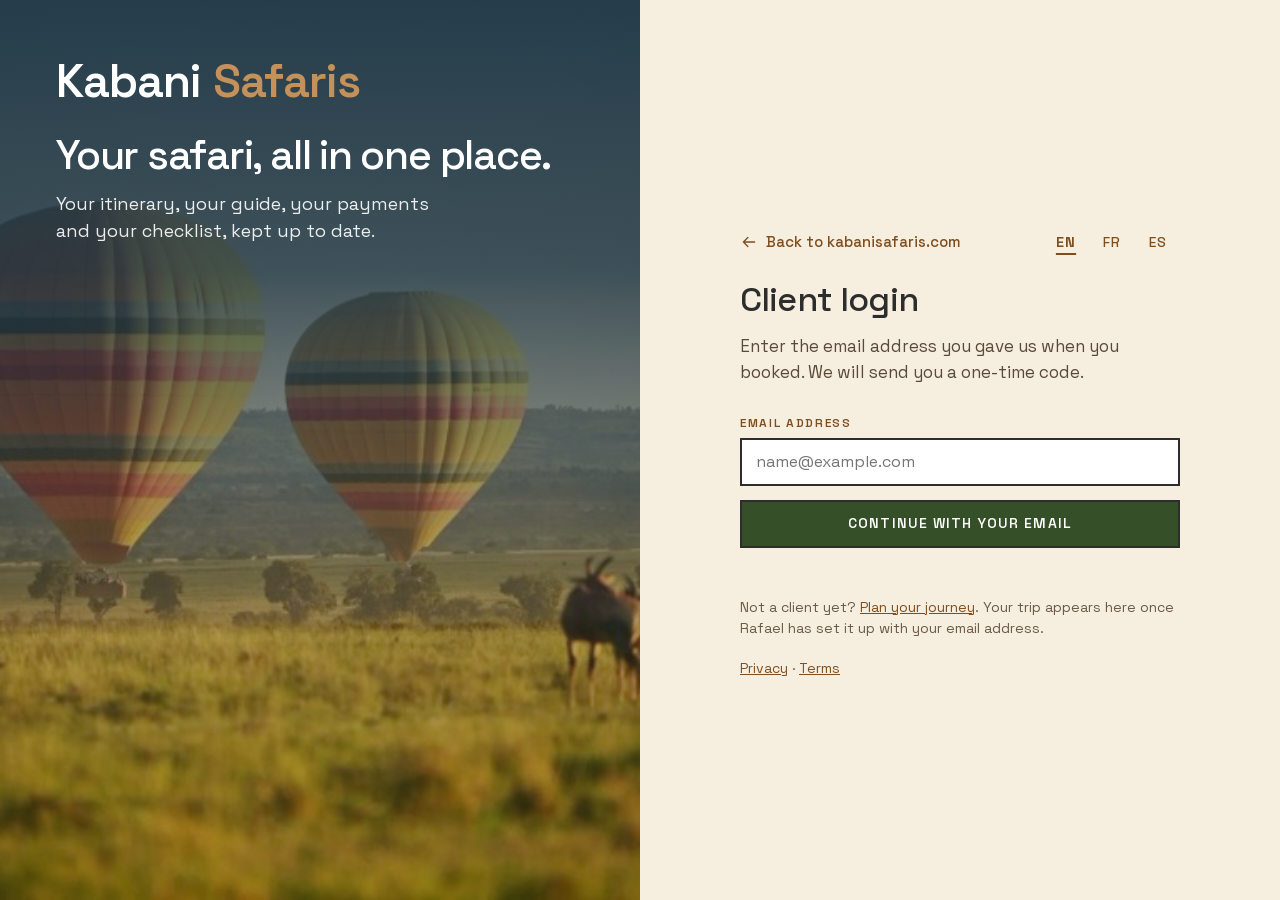
==== commit 225bc888: "Portal in English, French and Spanish: language switch, translated login and client page Co-Authored" ====
--- a/index.html
+++ b/index.html
@@ -5,8 +5,12 @@
   <meta name="viewport" content="width=device-width, initial-scale=1">
   <meta name="robots" content="noindex, nofollow">
   <title>Client Login — Kabani Safaris</title>
+  <link rel="icon" href="favicon.ico">
+  <link rel="icon" type="image/png" sizes="32x32" href="favicon-32x32.png">
+  <link rel="icon" type="image/png" sizes="16x16" href="favicon-16x16.png">
+  <link rel="apple-touch-icon" sizes="180x180" href="apple-touch-icon.png">
   <link rel="stylesheet" href="fonts/fonts.css">
-  <link rel="stylesheet" href="portal.css?v=20261117i">
+  <link rel="stylesheet" href="portal.css?v=20261124a">
 </head>
 <body class="login-body">
   <div class="login-art">
@@ -18,7 +22,7 @@
 
   <div class="login-pane">
     <div class="login-card">
-      <a class="web-link" href="https://kabanisafaris.com" data-icon="arrow-left">Back to kabanisafaris.com</a>
+      <div class="login-top"><a class="web-link" href="https://kabanisafaris.com" data-icon="arrow-left">Back to kabanisafaris.com</a><div class="lang-switch" data-lang-switch></div></div>
       <h2>Client login</h2>
       <p class="lede" id="lede">Enter the email address you gave us when you booked. We will send you a one-time code.</p>
 
@@ -41,14 +45,15 @@
         <p class="hint" style="margin-top:14px"><button class="linkish" type="button" id="resend">Send a new code</button> &nbsp;·&nbsp; <button class="linkish" type="button" id="other">Use a different email</button></p>
       </form>
 
-      <p class="hint">Not a client yet? <a href="https://kabanisafaris.com/plan-your-journey.html">Plan your journey</a>. Your trip appears here once Rafael has set it up with your email address.</p>
+      <p class="hint" data-th="login-hint">Not a client yet? <a href="https://kabanisafaris.com/plan-your-journey.html">Plan your journey</a>. Your trip appears here once Rafael has set it up with your email address.</p>
       <p class="hint"><a href="privacy.html">Privacy</a> · <a href="terms.html">Terms</a></p>
     </div>
   </div>
 
   <script src="vendor/supabase.js"></script>
   <script src="config.js?v=20261117a"></script>
-  <script src="portal.js?v=20261117j"></script>
+  <script src="i18n.js?v=20261124a"></script>
+  <script src="portal.js?v=20261124a"></script>
   <script>
     // background video: small file on phones, none if the visitor prefers less motion or saves data
     (function () {
@@ -65,7 +70,7 @@
       var email = '', cooldown = 0, timer = null, CODE_LEN = 8; /* the length set in Supabase (Email OTP length) */
 
       function route() {
-        $('lede').textContent = 'Signing you in…';
+        $('lede').textContent = t('Signing you in…');
         sb.rpc('is_admin').then(function (r) { location.replace(r.data === true ? 'admin.html' : 'trip.html'); });
       }
       function busy(btn, on, label) { btn.disabled = on; if (label) btn.textContent = label; }
@@ -73,18 +78,18 @@
         cooldown = 45; $('resend').disabled = true;
         clearInterval(timer);
         timer = setInterval(function () {
-          cooldown--; $('resend').textContent = cooldown > 0 ? 'Send a new code in ' + cooldown + 's' : 'Send a new code';
+          cooldown--; $('resend').textContent = cooldown > 0 ? t('Send a new code in {n}s', { n: cooldown }) : t('Send a new code');
           if (cooldown <= 0) { clearInterval(timer); $('resend').disabled = false; }
         }, 1000);
-        $('resend').textContent = 'Send a new code in ' + cooldown + 's';
+        $('resend').textContent = t('Send a new code in {n}s', { n: cooldown });
       }
       function sendCode() {
         var redirect = new URL('index.html', location.href).href;
         return sb.auth.signInWithOtp({ email: email, options: { shouldCreateUser: true, emailRedirectTo: redirect } });
       }
 
-      if (!window.sb) { $('email-msg').textContent = 'The portal is not configured yet.'; return; }
-      var EXPIRED = 'For your security, you were signed out after 15 minutes without activity. Please sign in again.';
+      if (!window.sb) { $('email-msg').textContent = t('The portal is not configured yet.'); return; }
+      var EXPIRED = t('For your security, you were signed out after 15 minutes without activity. Please sign in again.');
       if (/[?&]expired=1/.test(location.search)) $('email-msg').textContent = EXPIRED;
       var fromLink = /access_token|refresh_token|[?&]code=/.test(location.hash + location.search);
       sb.auth.getSession().then(function (r) {
@@ -97,24 +102,24 @@
       $('email-form').addEventListener('submit', function (e) {
         e.preventDefault();
         email = $('email').value.trim().toLowerCase();
-        if (!/^[^\s@]+@[^\s@]+\.[^\s@]+$/.test(email)) { $('email-msg').textContent = 'Please enter a valid email address.'; $('email').focus(); return; }
-        busy($('send'), true, 'Sending…'); $('email-msg').textContent = '';
+        if (!/^[^\s@]+@[^\s@]+\.[^\s@]+$/.test(email)) { $('email-msg').textContent = t('Please enter a valid email address.'); $('email').focus(); return; }
+        busy($('send'), true, t('Sending…')); $('email-msg').textContent = '';
         sendCode().then(function (r) {
-          busy($('send'), false, 'Continue with your email');
-          if (r.error && (r.error.status === 429 || /rate|limit|seconds/i.test(r.error.message || ''))) { $('email-msg').textContent = 'Too many requests. Please wait a minute and try again.'; return; }
+          busy($('send'), false, t('Continue with your email'));
+          if (r.error && (r.error.status === 429 || /rate|limit|seconds/i.test(r.error.message || ''))) { $('email-msg').textContent = t('Too many requests. Please wait a minute and try again.'); return; }
           /* The same answer whether or not the address has a trip, so nobody can probe who our clients are. */
           $('email-form').hidden = true; $('code-form').hidden = false;
-          $('lede').textContent = 'If ' + email + ' has a trip with us, a code is on its way. It can take a minute. You can also tap the link in the email.';
+          $('lede').textContent = t('If {email} has a trip with us, a code is on its way. It can take a minute. You can also tap the link in the email.', { email: email });
           startCooldown(); $('code').focus();
         });
       });
       $('code-form').addEventListener('submit', function (e) {
         e.preventDefault();
         var token = $('code').value.replace(/\s/g, '');
-        if (token.length < CODE_LEN) { $('code-msg').textContent = 'The code has ' + CODE_LEN + ' digits.'; $('code').focus(); return; }
-        busy($('verify'), true, 'Checking…'); $('code-msg').textContent = '';
+        if (token.length < CODE_LEN) { $('code-msg').textContent = t('The code has {n} digits.', { n: CODE_LEN }); $('code').focus(); return; }
+        busy($('verify'), true, t('Checking…')); $('code-msg').textContent = '';
         sb.auth.verifyOtp({ email: email, token: token, type: 'email' }).then(function (r) {
-          if (r.error) { busy($('verify'), false, 'Sign in'); $('code-msg').textContent = 'That code did not work. Check it, or send a new one.'; $('code').select(); return; }
+          if (r.error) { busy($('verify'), false, t('Sign in')); $('code-msg').textContent = t('That code did not work. Check it, or send a new one.'); $('code').select(); return; }
           markActive(); route();
         });
       });
@@ -129,11 +134,11 @@
         if (d.length === CODE_LEN && !$('verify').disabled) $('code-form').requestSubmit();
       });
       $('resend').addEventListener('click', function () {
-        $('code-msg').textContent = ''; sendCode().then(function () { $('code-msg').textContent = 'A new code is on its way.'; startCooldown(); });
+        $('code-msg').textContent = ''; sendCode().then(function () { $('code-msg').textContent = t('A new code is on its way.'); startCooldown(); });
       });
       $('other').addEventListener('click', function () {
         clearInterval(timer); $('code-form').hidden = true; $('email-form').hidden = false; $('code').value = '';
-        $('lede').textContent = 'Enter the email address you gave us when you booked. We will send you a one-time code.'; $('email').focus();
+        $('lede').textContent = t('Enter the email address you gave us when you booked. We will send you a one-time code.'); $('email').focus();
       });
     })();
   </script>
--- a/portal.css
+++ b/portal.css
@@ -533,3 +533,17 @@
 .sidebar-web + .sidebar-web { margin-top: 10px; }
 .admin-bar i { font-style: normal; font-weight: 500; }
 @media (max-width: 768px) { .admin-bar { margin: 0 -20px; padding: 6px 12px 6px 124px; font-size: 12px; line-height: 1.2; } .admin-bar { display: flex; } .admin-bar span { flex: 1; text-align: center; } .admin-bar i { display: none; } .admin-bar a { padding: 0 12px; letter-spacing: 0.04em; } }
+
+/* ---- language switch (EN / FR / ES) ---- */
+.lang-switch { display: flex; gap: 2px; }
+.lang-switch[hidden] { display: none; }
+.lang-switch button { min-width: 44px; min-height: 44px; padding: 0 10px; background: none; border: 0; font: inherit; font-size: 14px; font-weight: 500; letter-spacing: 0.08em; color: var(--tan-text); cursor: pointer; }
+.lang-switch button[aria-pressed="true"] { font-weight: 700; text-decoration: underline; text-underline-offset: 6px; text-decoration-thickness: 2px; }
+.lang-switch button:active { transform: scale(0.97); }
+.lang-switch button:focus-visible { outline: 2px solid currentColor; outline-offset: -2px; }
+@media (hover: hover) and (pointer: fine) { .lang-switch button:hover { text-decoration: underline; text-underline-offset: 6px; } }
+.login-top { display: flex; align-items: flex-start; justify-content: space-between; gap: 8px; flex-wrap: wrap; margin-bottom: 18px; }
+.login-top .web-link { margin-bottom: 0; }
+.sidebar-foot .lang-switch { margin: 0 0 10px -10px; }
+.sidebar-foot .lang-switch button { color: rgba(255,255,255,0.7); }
+.sidebar-foot .lang-switch button[aria-pressed="true"] { color: #fff; }
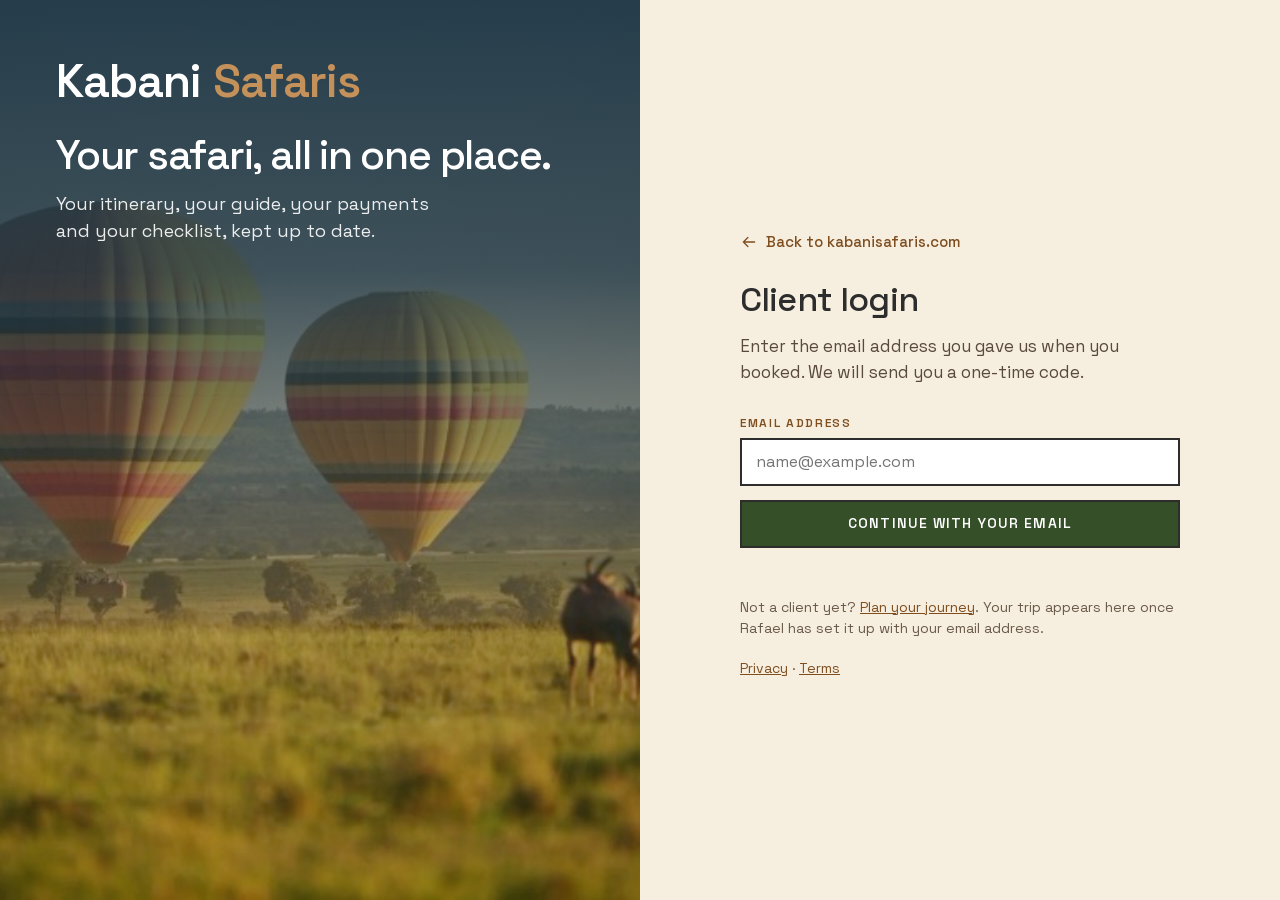
==== commit cd1c63b6: "Client portal in English only for now: language buttons and French/Spanish switched off Co-Authored-" ====
--- a/index.html
+++ b/index.html
@@ -52,8 +52,8 @@
 
   <script src="vendor/supabase.js"></script>
   <script src="config.js?v=20261117a"></script>
-  <script src="i18n.js?v=20261124a"></script>
-  <script src="portal.js?v=20261124a"></script>
+  <script src="i18n.js?v=20261124c"></script>
+  <script src="portal.js?v=20261124b"></script>
   <script>
     // background video: small file on phones, none if the visitor prefers less motion or saves data
     (function () {
